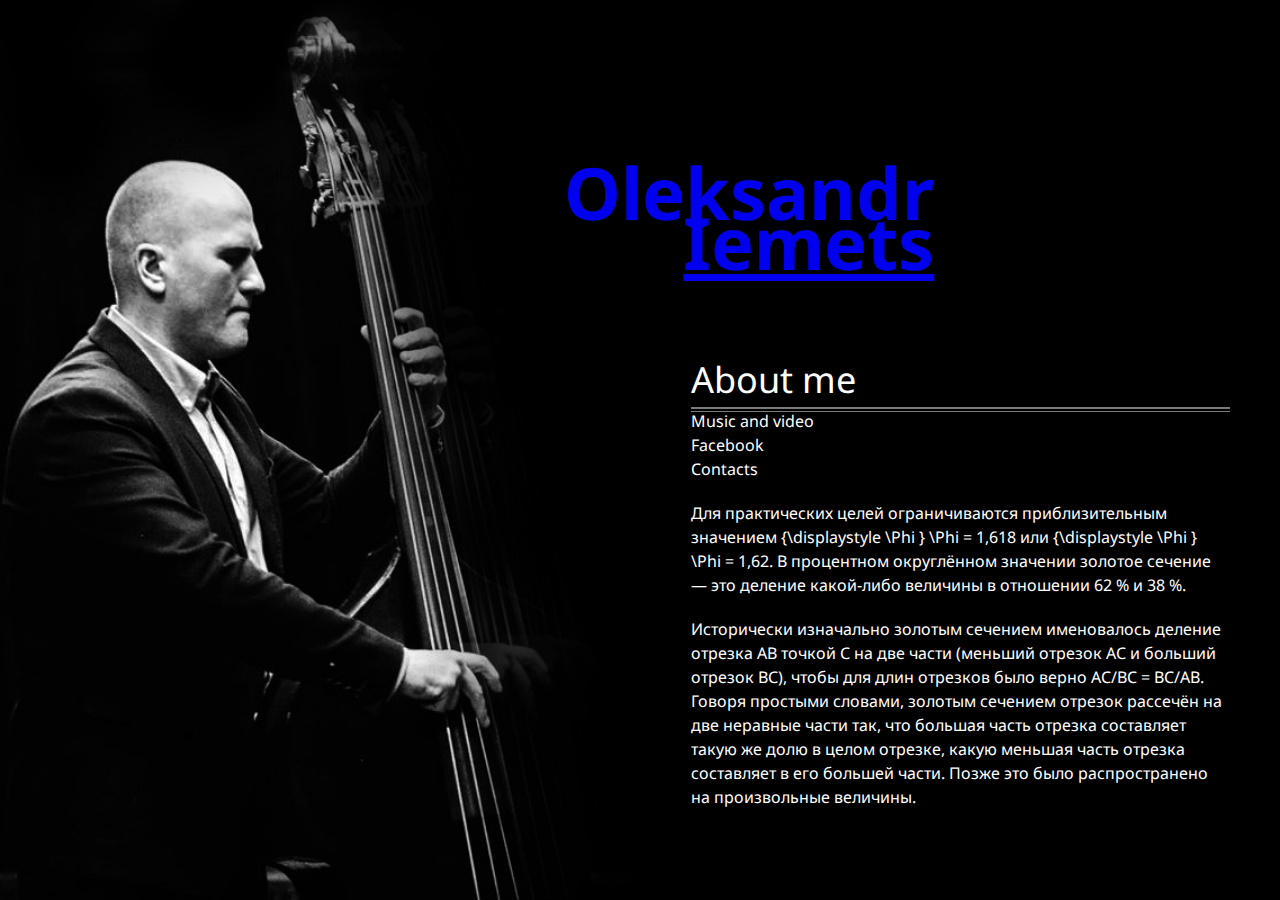
==== about.html @ 49015479 "main page, [wip] inner page" ====
<!DOCTYPE html>
<html lang="en">
    <head>
        <title>Oleksandr Iemets, the bass player official page.</title>
        <meta charset="utf-8">
        <link href="css/main.css" rel="stylesheet">
    </head>
    <body class="layout">
        <header class="header">
            <h1 class="logo">
                <a class="logo__link" href="index.html">
                    <span class="logo__firstname">Oleksandr</span>
                    <span class="logo__lastname">Iemets</span>
                </a>
            </h1>
        </header>
        <main class="main main_inner">

            <h2 class="page-title">About me</h2>
            <menu class="menu menu_inner">
                <ul class="menu__list">
                    <li class="menu__item"><a href="music-and-video.html" class="menu__link">Music and video</a></li>
                    <li>
                        <a href="https://www.facebook.com/oleksandr.iemets" class="menu__link" target="_blank">Facebook</a>
                    </li>
                    <li>
                        <a href="contacts.html" class="menu__link">Contacts</a>
                    </li>
            </menu>

            <article class="static-text">
                <p>
                    Для практических целей ограничиваются приблизительным значением {\displaystyle \Phi } \Phi  = 1,618 или {\displaystyle \Phi } \Phi  = 1,62. В процентном округлённом значении золотое сечение — это деление какой-либо величины в отношении 62 % и 38 %.
                </p>
                <p>
                    Исторически изначально золотым сечением именовалось деление отрезка АВ точкой С на две части (меньший отрезок АС и больший отрезок ВС), чтобы для длин отрезков было верно AC/BC = BC/AВ. Говоря простыми словами, золотым сечением отрезок рассечён на две неравные части так, что большая часть отрезка составляет такую же долю в целом отрезке, какую меньшая часть отрезка составляет в его большей части. Позже это было распространено на произвольные величины.
                </p>
            </article>

        </main>
    </body>
</html>
---- css/main.css ----
@import url("https://fonts.googleapis.com/css?family=Noto+Sans:400,400i,700&amp;subset=cyrillic");
@import url('./reset.css');
@import url('./icons.css');


/* Main styles START */
    html, body {
        height: 100%;
        box-sizing: border-box;
    }

    body {
        font: 16px/1.5 "Noto Sans", Helvetica, Arial, sans;
        color: #fff;
        background: #000 url("../i/oleksandr-iemets.jpg") no-repeat;
        background-size: contain;
        background-attachment: fixed;
    }

    .main_index {
        margin-top: 100px
    }

    .main_inner {
        margin-top: 75px
    }

    /* Page title styles START */
        .page-title {
            font-size: 36px;
            line-height: 1.5;

            position: relative;

            border-bottom: 2px solid rgba(255,255,255,0.48);
        }

        .page-title::after {
            position: absolute;
            left: 0;
            bottom: -5px;

            width: 100%;
            height: 1px;

            background: rgba(255,255,255,0.48);

            content: "";
        }
    /* Page title styles END */

    /* Static text styles START */
        .static-text p {
            margin: 20px 0;
        }
    /* Static text styles END */

    /* Layout styles START */
        .layout {
            padding: 20vh 50px 50px 54%;
        }
    /* Layout styles END */

    /* Header styles START */
        .logo {
            font-size: 72px;
            font-weight: bold;
            line-height: 1;

            position: relative;
            display: inline-block;

            padding-top: 0.36em;
            margin-left: -0.11em;
        }

        .logo__firstname {
            position: absolute;
            top: -0.34em;
            right: 0;
        }
    /* Header styles END */

    /* Menu styles START */
        .menu__link {
            color: #fff;
            text-decoration: none;
        }

        .menu_main .menu__list_secondary {
            margin-top: 75px;
        }

        .menu_main .menu__link {
            font-size: 24px;
            line-height: 1.9;

            padding-bottom: 3px;

            border-bottom: 1px solid rgba(255,255,255,0.48);

            will-change: border-color;
            -webkit-transition: border-color 0.3s ease-out;
            -moz-transition: border-color 0.3s ease-out;
            transition: border-color 0.3s ease-out;
        }

        .menu_main .menu__link:hover {
            border-color: #fff;
        }

        .menu_main .menu__link .icon {
            position: absolute;
            width: 1.75em;

            transform: translateX(-100%);
        }
    /* Menu styles END */
/* Main styles END */
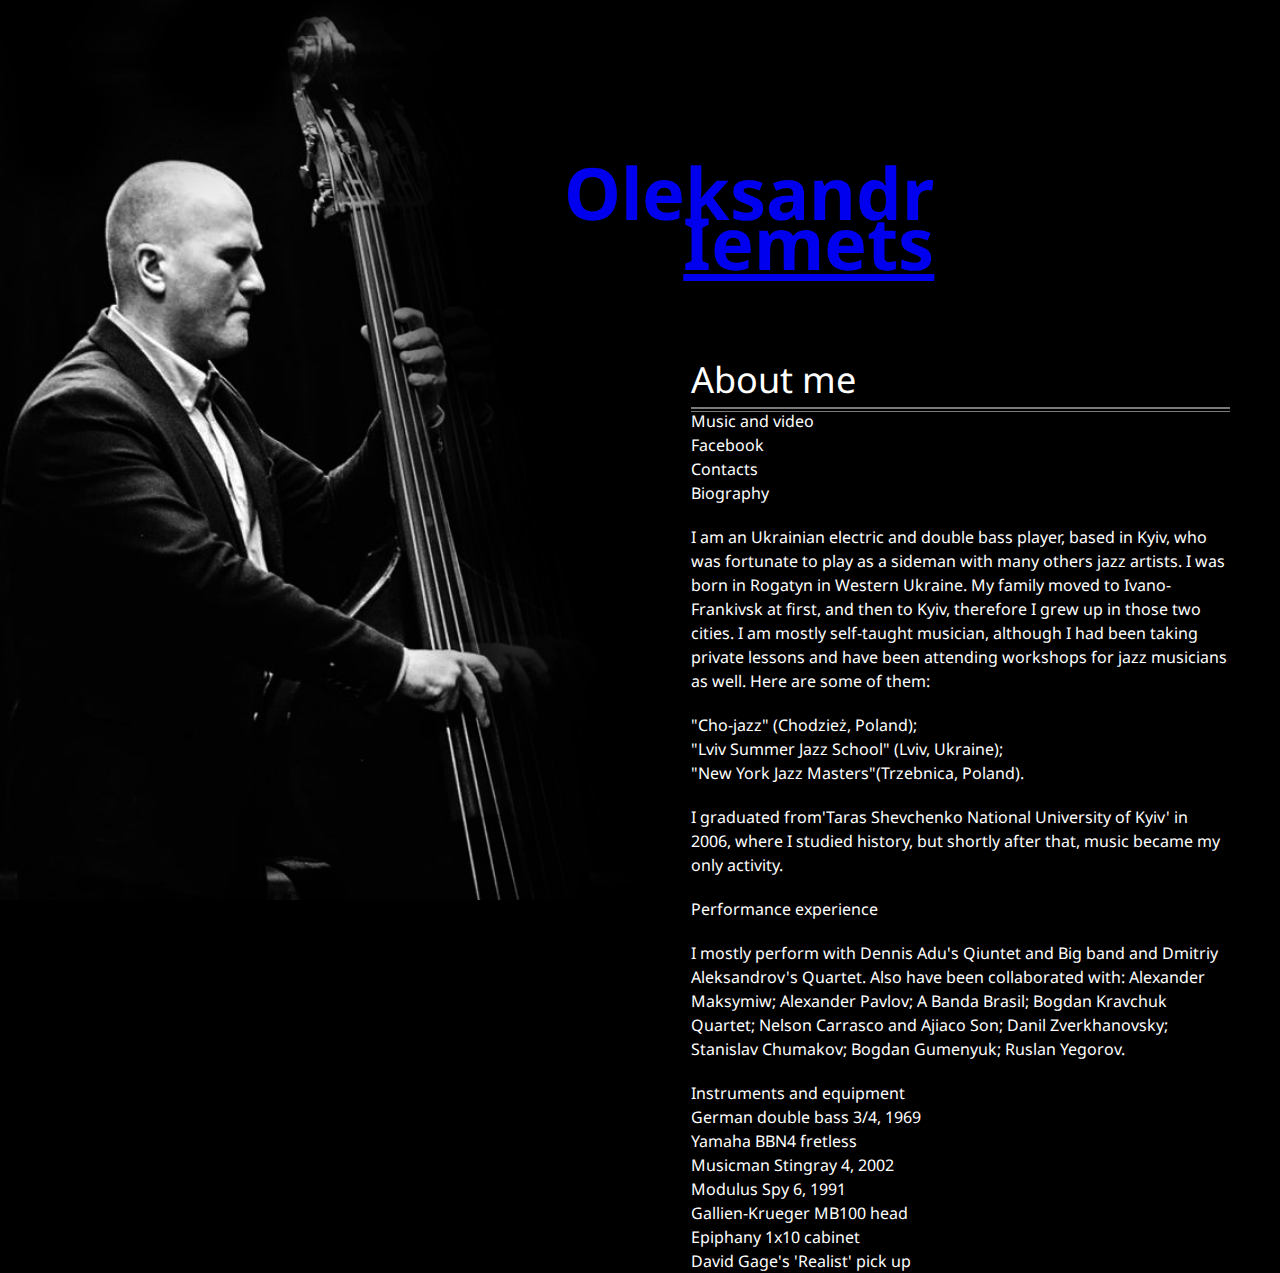
==== commit 5274868c: "Add files via upload" ====
--- a/about.html
+++ b/about.html
@@ -1,7 +1,7 @@
 <!DOCTYPE html>
 <html lang="en">
     <head>
-        <title>Oleksandr Iemets, the bass player official page.</title>
+        <title>Oleksandr Iemets, the bass player's official page.</title>
         <meta charset="utf-8">
         <link href="css/main.css" rel="stylesheet">
     </head>
@@ -15,28 +15,54 @@
             </h1>
         </header>
         <main class="main main_inner">
-
             <h2 class="page-title">About me</h2>
             <menu class="menu menu_inner">
-                <ul class="menu__list">
-                    <li class="menu__item"><a href="music-and-video.html" class="menu__link">Music and video</a></li>
-                    <li>
-                        <a href="https://www.facebook.com/oleksandr.iemets" class="menu__link" target="_blank">Facebook</a>
-                    </li>
-                    <li>
-                        <a href="contacts.html" class="menu__link">Contacts</a>
-                    </li>
+                    <ul class="menu__list">
+                        <li class="menu__item"><a href="music-and-video.html" class="menu__link">Music and video</a></li>
+                        <li>
+                            <a href="https://www.facebook.com/oleksandr.iemets" class="menu__link" target="_blank">Facebook</a>
+                        </li>
+                        <li>
+                            <a href="contacts.html" class="menu__link">Contacts</a>
+                        </li>
+                    </ul>
             </menu>
-
             <article class="static-text">
-                <p>
-                    Для практических целей ограничиваются приблизительным значением {\displaystyle \Phi } \Phi  = 1,618 или {\displaystyle \Phi } \Phi  = 1,62. В процентном округлённом значении золотое сечение — это деление какой-либо величины в отношении 62 % и 38 %.
-                </p>
-                <p>
-                    Исторически изначально золотым сечением именовалось деление отрезка АВ точкой С на две части (меньший отрезок АС и больший отрезок ВС), чтобы для длин отрезков было верно AC/BC = BC/AВ. Говоря простыми словами, золотым сечением отрезок рассечён на две неравные части так, что большая часть отрезка составляет такую же долю в целом отрезке, какую меньшая часть отрезка составляет в его большей части. Позже это было распространено на произвольные величины.
-                </p>
+                <h1 class="article-heading biography">Biography</h1>
+                    <p>
+                        I am an Ukrainian electric and double bass player, based in Kyiv, who was fortunate
+                        to play as a sideman with many others jazz artists. I was born in Rogatyn in Western Ukraine.
+                        My family moved to Ivano-Frankivsk at first, and then to Kyiv, therefore I grew up in those
+                        two cities. I am mostly self-taught musician, although I had been taking private lessons and
+                        have been attending workshops for jazz musicians as well. Here are some of them:
+                        <ul class="workshoplist">
+                            <li class="worshoplist_item">"Cho-jazz" (Chodzież, Poland);</li>
+                            <li class="worshoplist_item">"Lviv Summer Jazz School" (Lviv, Ukraine);</li>
+                            <li class="worshoplist_item">"New York Jazz Masters"(Trzebnica, Poland).</li>
+                        </ul>
+                    </p>
+                    <p>
+                        I graduated from'Taras Shevchenko National University of Kyiv' in 2006,
+                        where I studied history, but shortly after that, music became my only activity.
+                    </p>
+                <h2 class="article-heading experience">Performance experience</h2>
+                    <p>
+                        I mostly perform with Dennis Adu's Qiuntet and Big band and Dmitriy Aleksandrov's
+                        Quartet. Also have been collaborated with: Alexander Maksymiw; Alexander Pavlov; A Banda Brasil;
+                        Bogdan Kravchuk Quartet; Nelson Carrasco and Ajiaco Son; Danil Zverkhanovsky; Stanislav Chumakov;
+                        Bogdan Gumenyuk; Ruslan Yegorov.
+                    </p>
+                <h3 class="article-heading equipment-heading">Instruments and equipment</h3>
+                    <ol class="equipmentlist">
+                        <li class="eqiupmentlist_item">German double bass 3/4, 1969</li>
+                        <li class="eqiupmentlist_item">Yamaha BBN4 fretless</li>
+                        <li class="eqiupmentlist_item">Musicman Stingray 4, 2002</li>
+                        <li class="eqiupmentlist_item">Modulus Spy 6, 1991</li>
+                        <li class="eqiupmentlist_item">Gallien-Krueger MB100 head</li>
+                        <li class="eqiupmentlist_item">Epiphany 1x10 cabinet</li>
+                        <li class="eqiupmentlist_item">David Gage's 'Realist' pick up</li>
+                    </ol>
             </article>
-
         </main>
     </body>
-</html>+</html>
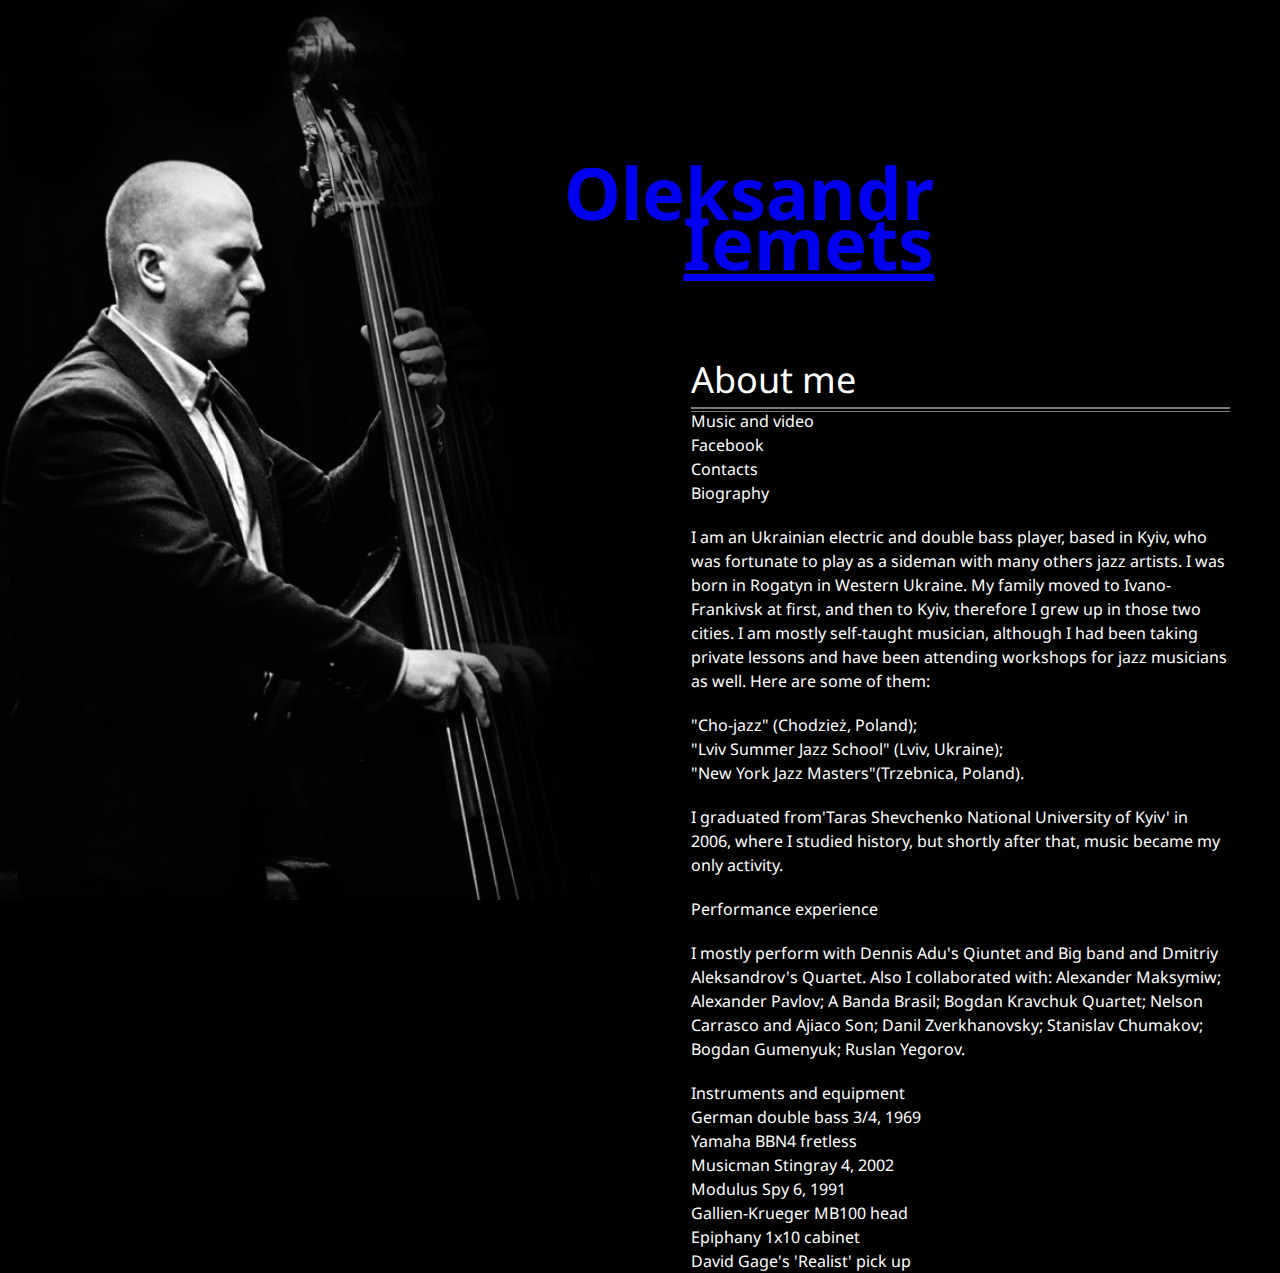
==== commit aad92fcc: "Update about.html" ====
--- a/about.html
+++ b/about.html
@@ -48,7 +48,7 @@
                 <h2 class="article-heading experience">Performance experience</h2>
                     <p>
                         I mostly perform with Dennis Adu's Qiuntet and Big band and Dmitriy Aleksandrov's
-                        Quartet. Also have been collaborated with: Alexander Maksymiw; Alexander Pavlov; A Banda Brasil;
+                        Quartet. Also I collaborated with: Alexander Maksymiw; Alexander Pavlov; A Banda Brasil;
                         Bogdan Kravchuk Quartet; Nelson Carrasco and Ajiaco Son; Danil Zverkhanovsky; Stanislav Chumakov;
                         Bogdan Gumenyuk; Ruslan Yegorov.
                     </p>
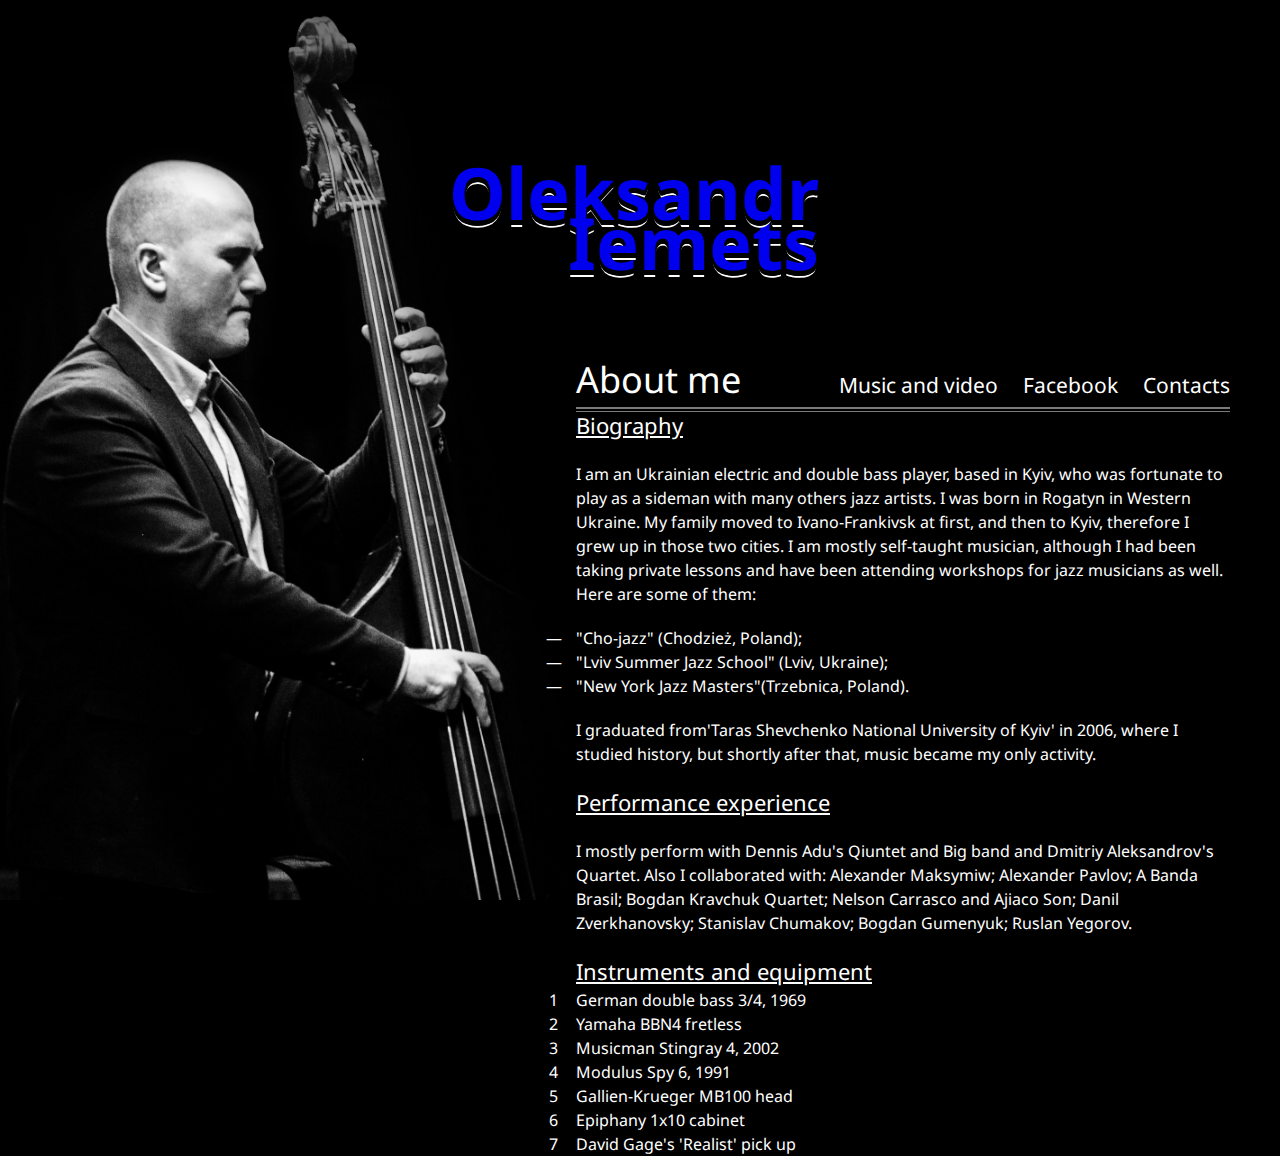
==== commit 404904fb: "Merge pull request #2 from Iemets/Iemets-patch-1" ====
--- a/about.html
+++ b/about.html
@@ -10,58 +10,59 @@
             <h1 class="logo">
                 <a class="logo__link" href="index.html">
                     <span class="logo__firstname">Oleksandr</span>
-                    <span class="logo__lastname">Iemets</span>
+                    <span class="logo__lastname"><em class="logo__lastname-fl">I</em>emets</span>
                 </a>
             </h1>
         </header>
         <main class="main main_inner">
-            <h2 class="page-title">About me</h2>
-            <menu class="menu menu_inner">
+            <div class="menu-container">
+                <h2 class="page-title">About me</h2>
+                <menu class="menu menu_inner">
                     <ul class="menu__list">
                         <li class="menu__item"><a href="music-and-video.html" class="menu__link">Music and video</a></li>
-                        <li>
-                            <a href="https://www.facebook.com/oleksandr.iemets" class="menu__link" target="_blank">Facebook</a>
-                        </li>
-                        <li>
-                            <a href="contacts.html" class="menu__link">Contacts</a>
-                        </li>
-                    </ul>
-            </menu>
+                        <li class="menu__item"><a href="https://www.facebook.com/oleksandr.iemets" class="menu__link" target="_blank">Facebook</a></li>
+                        <li class="menu__item"><a href="contacts.html" class="menu__link">Contacts</a></li>
+                </menu>
+            </div>
+
             <article class="static-text">
-                <h1 class="article-heading biography">Biography</h1>
-                    <p>
-                        I am an Ukrainian electric and double bass player, based in Kyiv, who was fortunate
-                        to play as a sideman with many others jazz artists. I was born in Rogatyn in Western Ukraine.
-                        My family moved to Ivano-Frankivsk at first, and then to Kyiv, therefore I grew up in those
-                        two cities. I am mostly self-taught musician, although I had been taking private lessons and
-                        have been attending workshops for jazz musicians as well. Here are some of them:
-                        <ul class="workshoplist">
-                            <li class="worshoplist_item">"Cho-jazz" (Chodzież, Poland);</li>
-                            <li class="worshoplist_item">"Lviv Summer Jazz School" (Lviv, Ukraine);</li>
-                            <li class="worshoplist_item">"New York Jazz Masters"(Trzebnica, Poland).</li>
-                        </ul>
-                    </p>
-                    <p>
-                        I graduated from'Taras Shevchenko National University of Kyiv' in 2006,
-                        where I studied history, but shortly after that, music became my only activity.
-                    </p>
-                <h2 class="article-heading experience">Performance experience</h2>
-                    <p>
-                        I mostly perform with Dennis Adu's Qiuntet and Big band and Dmitriy Aleksandrov's
-                        Quartet. Also I collaborated with: Alexander Maksymiw; Alexander Pavlov; A Banda Brasil;
-                        Bogdan Kravchuk Quartet; Nelson Carrasco and Ajiaco Son; Danil Zverkhanovsky; Stanislav Chumakov;
-                        Bogdan Gumenyuk; Ruslan Yegorov.
-                    </p>
-                <h3 class="article-heading equipment-heading">Instruments and equipment</h3>
-                    <ol class="equipmentlist">
-                        <li class="eqiupmentlist_item">German double bass 3/4, 1969</li>
-                        <li class="eqiupmentlist_item">Yamaha BBN4 fretless</li>
-                        <li class="eqiupmentlist_item">Musicman Stingray 4, 2002</li>
-                        <li class="eqiupmentlist_item">Modulus Spy 6, 1991</li>
-                        <li class="eqiupmentlist_item">Gallien-Krueger MB100 head</li>
-                        <li class="eqiupmentlist_item">Epiphany 1x10 cabinet</li>
-                        <li class="eqiupmentlist_item">David Gage's 'Realist' pick up</li>
-                    </ol>
+              <h1 class="article-heading biography">Biography</h1>
+              <p>
+                  I am an Ukrainian electric and double bass player, based in Kyiv, who was fortunate
+                  to play as a sideman with many others jazz artists. I was born in Rogatyn in Western Ukraine.
+                  My family moved to Ivano-Frankivsk at first, and then to Kyiv, therefore I grew up in those
+                  two cities. I am mostly self-taught musician, although I had been taking private lessons and
+                  have been attending workshops for jazz musicians as well. Here are some of them:
+                  <ul class="workshoplist">
+                      <li class="worshoplist_item">"Cho-jazz" (Chodzież, Poland);</li>
+                      <li class="worshoplist_item">"Lviv Summer Jazz School" (Lviv, Ukraine);</li>
+                      <li class="worshoplist_item">"New York Jazz Masters"(Trzebnica, Poland).</li>
+                  </ul>
+              </p>
+              <p>
+                  I graduated from'Taras Shevchenko National University of Kyiv' in 2006,
+                  where I studied history, but shortly after that, music became my only activity.
+              </p>
+
+              <h2 class="article-heading experience">Performance experience</h2>
+              <p>
+                  I mostly perform with Dennis Adu's Qiuntet and Big band and Dmitriy Aleksandrov's
+                  Quartet. Also I collaborated with: Alexander Maksymiw; Alexander Pavlov; A Banda Brasil;
+                  Bogdan Kravchuk Quartet; Nelson Carrasco and Ajiaco Son; Danil Zverkhanovsky; Stanislav Chumakov;
+                  Bogdan Gumenyuk; Ruslan Yegorov.
+              </p>
+
+              <h3 class="article-heading equipment-heading">Instruments and equipment</h3>
+              <ol class="equipmentlist">
+                  <li class="eqiupmentlist_item">German double bass 3/4, 1969</li>
+                  <li class="eqiupmentlist_item">Yamaha BBN4 fretless</li>
+                  <li class="eqiupmentlist_item">Musicman Stingray 4, 2002</li>
+                  <li class="eqiupmentlist_item">Modulus Spy 6, 1991</li>
+                  <li class="eqiupmentlist_item">Gallien-Krueger MB100 head</li>
+                  <li class="eqiupmentlist_item">Epiphany 1x10 cabinet</li>
+                  <li class="eqiupmentlist_item">David Gage's 'Realist' pick up</li>
+              </ol>
+
             </article>
         </main>
     </body>
--- a/css/main.css
+++ b/css/main.css
@@ -12,11 +12,16 @@
     body {
         font: 16px/1.5 "Noto Sans", Helvetica, Arial, sans;
         color: #fff;
-        background: #000 url("../i/oleksandr-iemets.jpg") no-repeat;
+        background: #000 no-repeat url("../i/oleksandr-iemets.jpg");
         background-size: contain;
         background-attachment: fixed;
     }
 
+    :link:hover,
+    :visited:hover {
+        color: #00efff !important;
+    }
+
     .main_index {
         margin-top: 100px
     }
@@ -24,40 +29,39 @@
     .main_inner {
         margin-top: 75px
     }
-
-    /* Page title styles START */
-        .page-title {
-            font-size: 36px;
-            line-height: 1.5;
-
-            position: relative;
-
-            border-bottom: 2px solid rgba(255,255,255,0.48);
-        }
-
-        .page-title::after {
-            position: absolute;
-            left: 0;
-            bottom: -5px;
-
-            width: 100%;
-            height: 1px;
-
-            background: rgba(255,255,255,0.48);
-
-            content: "";
-        }
-    /* Page title styles END */
 
     /* Static text styles START */
         .static-text p {
             margin: 20px 0;
         }
+        .article-heading{
+            font-size: 22px;
+            text-decoration: underline;
+        }
+        .workshoplist{
+            list-style: none;
+
+        }
+        .worshoplist_item::before {
+            content:  "\2014";
+            position: absolute;
+            width: 30px;
+            transform: translateX(-100%);
+        }
+        .equipmentlist li{
+            list-style-type: none;
+            counter-increment: step-counter;
+        }
+        .eqiupmentlist_item::before{
+            content: counter(step-counter);
+            position: absolute;
+            transform: translateX(-300%);
+        }
     /* Static text styles END */
 
     /* Layout styles START */
         .layout {
-            padding: 20vh 50px 50px 54%;
+            padding: 20vh 50px 50px 45%;
         }
     /* Layout styles END */
 
@@ -67,6 +71,7 @@
             font-weight: bold;
             line-height: 1;
 
+
             position: relative;
             display: inline-block;
 
@@ -79,12 +84,68 @@
             top: -0.34em;
             right: 0;
         }
+
+
+        .logo__lastname-fl {
+            position: relative;
+        }
+
+        .logo__link {
+            text-decoration: none;
+            text-shadow: 0 5px 0 #000, 1px 5px 0 #000,  -1px 5px 0 #000, 0 7px 0 #fff;
+        }
+
+        .logo__link:visited {
+            color: inherit;
+        }
+
+        .logo__link:hover {
+            text-shadow: 0 5px 0 #000, 1px 5px 0 #000,  -1px 5px 0 #000, 0 7px 0 #00efff;
+        }
     /* Header styles END */
+
+    /* Menu-container styles START */
+        .menu-container {
+            display: flex;
+            align-items: baseline;
+            flex-wrap: wrap-reverse;
+            position: relative;
+
+            border-bottom: 2px solid rgba(255,255,255,0.48);
+        }
+
+        .menu-container:after {
+            position: absolute;
+            left: 0;
+            bottom: -5px;
+
+            width: 100%;
+            height: 1px;
+
+            background: rgba(255,255,255,0.48);
+
+            content: "";
+        }
+    /* Menu-container styles END */
+
+    /* Page title styles START */
+        .page-title {
+            flex-grow: 1;
+            font-size: 36px;
+            line-height: 1.5;
+
+            margin-right: 35px;
+
+            white-space: nowrap;
+        }
+    /* Page title styles END */
+
 
     /* Menu styles START */
         .menu__link {
             color: #fff;
             text-decoration: none;
+            white-space: nowrap;
         }
 
         .menu_main .menu__list_secondary {
@@ -115,5 +176,38 @@
 
             transform: translateX(-100%);
         }
+
+        .menu_inner {
+            flex-shrink: 1;
+        }
+
+        .menu_inner .menu__list {
+            display: flex;
+        }
+
+        .menu_inner .menu__item {
+            font-size: 21px;
+            margin-right: 25px;
+        }
+
+        .menu_inner .menu__item:last-child {
+            margin-right: 0;
+        }
     /* Menu styles END */
-/* Main styles END */+
+    /* Media queries SART */
+        @media (max-width: 1000px) {
+            body {
+                background-image: linear-gradient(to right, rgba(0,0,0,0.75) 0%, rgba(0,0,0,0.75) 100%), url("../i/oleksandr-iemets.jpg");
+            }
+            .logo {
+                margin-left: 0;
+                padding-left: 1.63em;
+            }
+            .layout {
+                padding: 75px 50px 50px;
+            }
+        }
+    /* Media queries END */
+/* Main styles END */
+
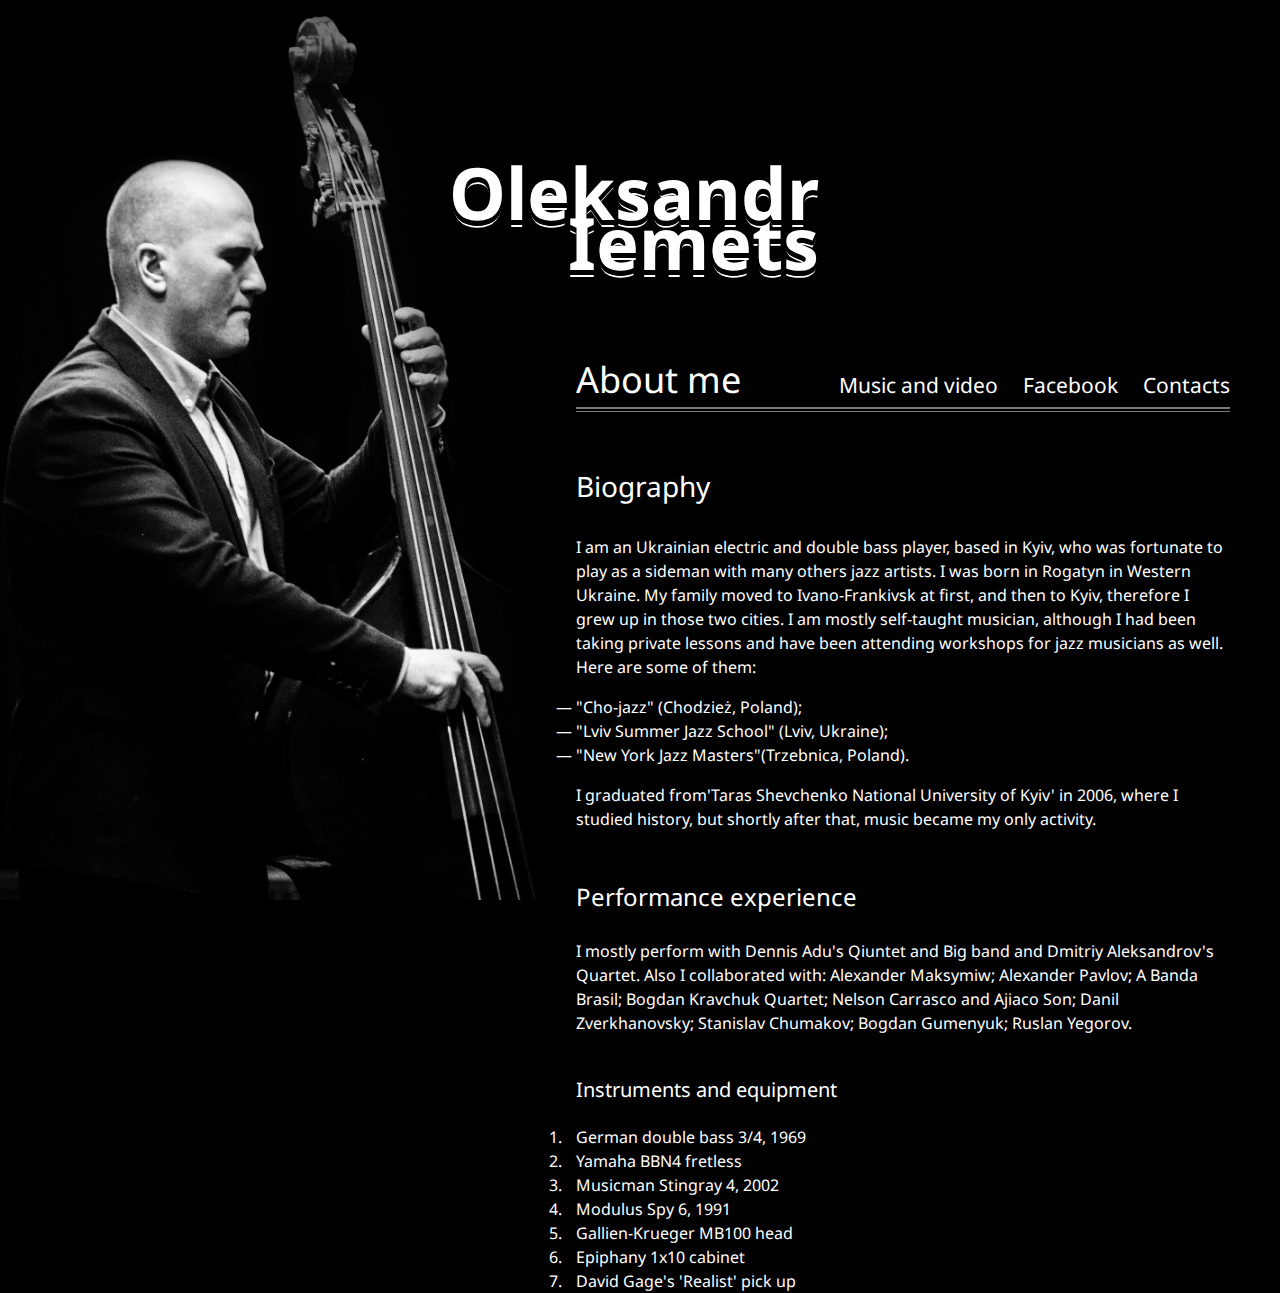
==== commit 7a176a7d: "static text fixes" ====
--- a/about.html
+++ b/about.html
@@ -26,17 +26,17 @@
             </div>
 
             <article class="static-text">
-              <h1 class="article-heading biography">Biography</h1>
+              <h1>Biography</h1>
               <p>
                   I am an Ukrainian electric and double bass player, based in Kyiv, who was fortunate
                   to play as a sideman with many others jazz artists. I was born in Rogatyn in Western Ukraine.
                   My family moved to Ivano-Frankivsk at first, and then to Kyiv, therefore I grew up in those
                   two cities. I am mostly self-taught musician, although I had been taking private lessons and
                   have been attending workshops for jazz musicians as well. Here are some of them:
-                  <ul class="workshoplist">
-                      <li class="worshoplist_item">"Cho-jazz" (Chodzież, Poland);</li>
-                      <li class="worshoplist_item">"Lviv Summer Jazz School" (Lviv, Ukraine);</li>
-                      <li class="worshoplist_item">"New York Jazz Masters"(Trzebnica, Poland).</li>
+                  <ul>
+                      <li>"Cho-jazz" (Chodzież, Poland);</li>
+                      <li>"Lviv Summer Jazz School" (Lviv, Ukraine);</li>
+                      <li>"New York Jazz Masters"(Trzebnica, Poland).</li>
                   </ul>
               </p>
               <p>
@@ -44,7 +44,7 @@
                   where I studied history, but shortly after that, music became my only activity.
               </p>
 
-              <h2 class="article-heading experience">Performance experience</h2>
+              <h2>Performance experience</h2>
               <p>
                   I mostly perform with Dennis Adu's Qiuntet and Big band and Dmitriy Aleksandrov's
                   Quartet. Also I collaborated with: Alexander Maksymiw; Alexander Pavlov; A Banda Brasil;
@@ -52,17 +52,16 @@
                   Bogdan Gumenyuk; Ruslan Yegorov.
               </p>
 
-              <h3 class="article-heading equipment-heading">Instruments and equipment</h3>
-              <ol class="equipmentlist">
-                  <li class="eqiupmentlist_item">German double bass 3/4, 1969</li>
-                  <li class="eqiupmentlist_item">Yamaha BBN4 fretless</li>
-                  <li class="eqiupmentlist_item">Musicman Stingray 4, 2002</li>
-                  <li class="eqiupmentlist_item">Modulus Spy 6, 1991</li>
-                  <li class="eqiupmentlist_item">Gallien-Krueger MB100 head</li>
-                  <li class="eqiupmentlist_item">Epiphany 1x10 cabinet</li>
-                  <li class="eqiupmentlist_item">David Gage's 'Realist' pick up</li>
+              <h3>Instruments and equipment</h3>
+              <ol>
+                  <li>German double bass 3/4, 1969</li>
+                  <li>Yamaha BBN4 fretless</li>
+                  <li>Musicman Stingray 4, 2002</li>
+                  <li>Modulus Spy 6, 1991</li>
+                  <li>Gallien-Krueger MB100 head</li>
+                  <li>Epiphany 1x10 cabinet</li>
+                  <li>David Gage's 'Realist' pick up</li>
               </ol>
-
             </article>
         </main>
     </body>
--- a/css/main.css
+++ b/css/main.css
@@ -17,6 +17,10 @@
         background-attachment: fixed;
     }
 
+    :link {
+        color: inherit;
+    }
+
     :link:hover,
     :visited:hover {
         color: #00efff !important;
@@ -31,31 +35,48 @@
     }
 
     /* Static text styles START */
+        .static-text {
+            margin-top: 20px
+        }
+
         .static-text p {
-            margin: 20px 0;
-        }
-        .article-heading{
-            font-size: 22px;
-            text-decoration: underline;
-        }
-        .workshoplist{
-            list-style: none;
-
-        }
-        .worshoplist_item::before {
-            content:  "\2014";
-            position: absolute;
-            width: 30px;
+            margin: 1em 0;
+        }
+
+        .static-text h1,
+        .static-text h2,
+        .static-text h3,
+        .static-text h4,
+        .static-text h5 {
+            margin: 2em 0 1em
+        }
+
+         .static-text h1 {
+            font-size: 28px;
+        }
+
+        .static-text h2 {
+            font-size: 24px;
+        }
+
+        .static-text h3 {
+            font-size: 20px;
+        }
+
+        .static-text ul li::before {
+            content:  "\2014\00a0";
+            position: absolute;
             transform: translateX(-100%);
         }
-        .equipmentlist li{
-            list-style-type: none;
+
+        .static-text ol li {
             counter-increment: step-counter;
         }
-        .eqiupmentlist_item::before{
-            content: counter(step-counter);
-            position: absolute;
-            transform: translateX(-300%);
+
+        .static-text ol li::before{
+            position: absolute;
+            transform: translateX(calc(-100% - 10px));
+            content: counter(step-counter)".\00a0";
         }
     /* Static text styles END */
 
